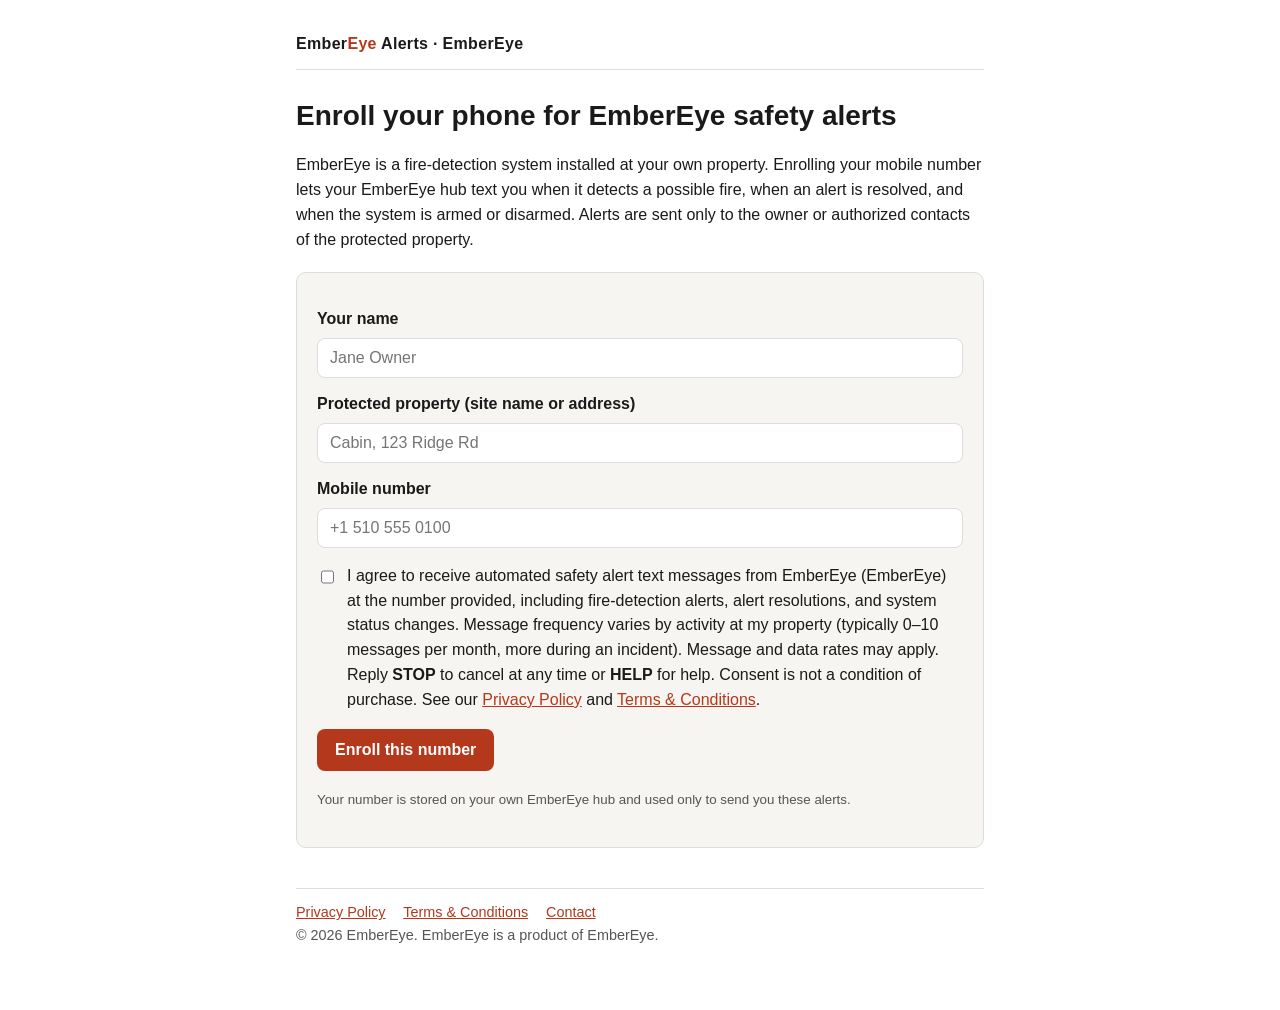
==== index.html @ 979c911f "EmberEye Alerts SMS program pages Co-Authored-By: Claude Fable 5.1 <noreply@anthropic.com>" ====
<!doctype html>
<html lang="en">
<head>
<meta charset="utf-8">
<meta name="viewport" content="width=device-width,initial-scale=1">
<title>EmberEye Alerts — SMS enrollment</title>
<link rel="stylesheet" href="style.css">
</head>
<body>
<main>
<header><div class="brand">Ember<span>Eye</span> Alerts · EmberEye</div></header>

<h1>Enroll your phone for EmberEye safety alerts</h1>
<p>EmberEye is a fire-detection system installed at your own property. Enrolling your mobile number lets your EmberEye hub text you when it detects a possible fire, when an alert is resolved, and when the system is armed or disarmed. Alerts are sent only to the owner or authorized contacts of the protected property.</p>

<form id="optin" class="card" onsubmit="return submitForm(event)">
  <label for="name">Your name</label>
  <input id="name" type="text" required autocomplete="name" placeholder="Jane Owner">

  <label for="site">Protected property (site name or address)</label>
  <input id="site" type="text" required placeholder="Cabin, 123 Ridge Rd">

  <label for="phone">Mobile number</label>
  <input id="phone" type="tel" required autocomplete="tel" placeholder="+1 510 555 0100" pattern="^\+?[0-9 ()\-]{10,20}$">

  <label class="consent"><input id="consent" type="checkbox" required>
    <span>I agree to receive automated safety alert text messages from EmberEye (EmberEye) at the number provided, including fire-detection alerts, alert resolutions, and system status changes. Message frequency varies by activity at my property (typically 0–10 messages per month, more during an incident). Message and data rates may apply. Reply <strong>STOP</strong> to cancel at any time or <strong>HELP</strong> for help. Consent is not a condition of purchase. See our <a href="privacy.html">Privacy Policy</a> and <a href="terms.html">Terms &amp; Conditions</a>.</span>
  </label>

  <button type="submit">Enroll this number</button>
  <p class="muted"><small>Your number is stored on your own EmberEye hub and used only to send you these alerts.</small></p>
</form>

<div id="done" class="card hidden">
  <h2>You're enrolled</h2>
  <p>Thanks, <span id="done-name"></span>. We've recorded <strong id="done-phone"></strong> for alerts from the EmberEye system at <span class="done-site"></span>.</p>
  <p>You will receive a confirmation text shortly:</p>
  <p class="card"><em>EmberEye Alerts: You're enrolled for safety alerts from your EmberEye system at <span class="done-site"></span>. Msg frequency varies. Msg &amp; data rates may apply. Reply HELP for help, STOP to cancel.</em></p>
  <p class="muted"><small>Didn't get it within a few minutes? Check that the number is correct, then contact <a href="mailto:conormccaulley@gmail.com">conormccaulley@gmail.com</a>.</small></p>
</div>

<footer>
  <a href="privacy.html">Privacy Policy</a>
  <a href="terms.html">Terms &amp; Conditions</a>
  <a href="mailto:conormccaulley@gmail.com">Contact</a>
  <div>© 2026 EmberEye. EmberEye is a product of EmberEye.</div>
</footer>
</main>
<script>
function submitForm(e){
  e.preventDefault();
  document.getElementById('done-name').textContent=document.getElementById('name').value;
  document.getElementById('done-phone').textContent=document.getElementById('phone').value;
  document.querySelectorAll('.done-site').forEach(function(el){el.textContent=document.getElementById('site').value;});
  document.getElementById('optin').classList.add('hidden');
  document.getElementById('done').classList.remove('hidden');
  window.scrollTo(0,0);
  return false;
}
</script>
</body>
</html>
---- style.css ----
:root{--bg:#fff;--fg:#1a1a1a;--muted:#555;--line:#ddd;--accent:#b4381b;--card:#f7f5f2}
@media (prefers-color-scheme:dark){:root{--bg:#141414;--fg:#eee;--muted:#aaa;--line:#333;--accent:#ff7a4d;--card:#1e1e1e}}
*{box-sizing:border-box}body{margin:0;background:var(--bg);color:var(--fg);font:16px/1.55 -apple-system,BlinkMacSystemFont,"Segoe UI",Helvetica,Arial,sans-serif}
main{max-width:720px;margin:0 auto;padding:32px 16px 64px}
header{border-bottom:1px solid var(--line);padding-bottom:12px;margin-bottom:24px}
header .brand{font-weight:700;letter-spacing:.02em}header .brand span{color:var(--accent)}
h1{font-size:1.75rem;margin:.2em 0}h2{font-size:1.2rem;margin-top:1.6em}
p,li{color:var(--fg)}small,.muted{color:var(--muted)}
a{color:var(--accent)}
.card{background:var(--card);border:1px solid var(--line);border-radius:10px;padding:20px;margin:20px 0}
label{display:block;margin:14px 0 6px;font-weight:600}
input[type=text],input[type=tel]{width:100%;padding:10px 12px;font-size:1rem;border:1px solid var(--line);border-radius:8px;background:var(--bg);color:var(--fg)}
.consent{display:flex;gap:10px;align-items:flex-start;margin:16px 0;font-weight:400}
.consent input{margin-top:4px;width:18px;height:18px}
button{background:var(--accent);color:#fff;border:0;border-radius:8px;padding:12px 18px;font-size:1rem;font-weight:600;cursor:pointer}
button:disabled{opacity:.5;cursor:not-allowed}
footer{margin-top:40px;border-top:1px solid var(--line);padding-top:12px;font-size:.9rem;color:var(--muted)}
footer a{margin-right:14px}
.hidden{display:none}
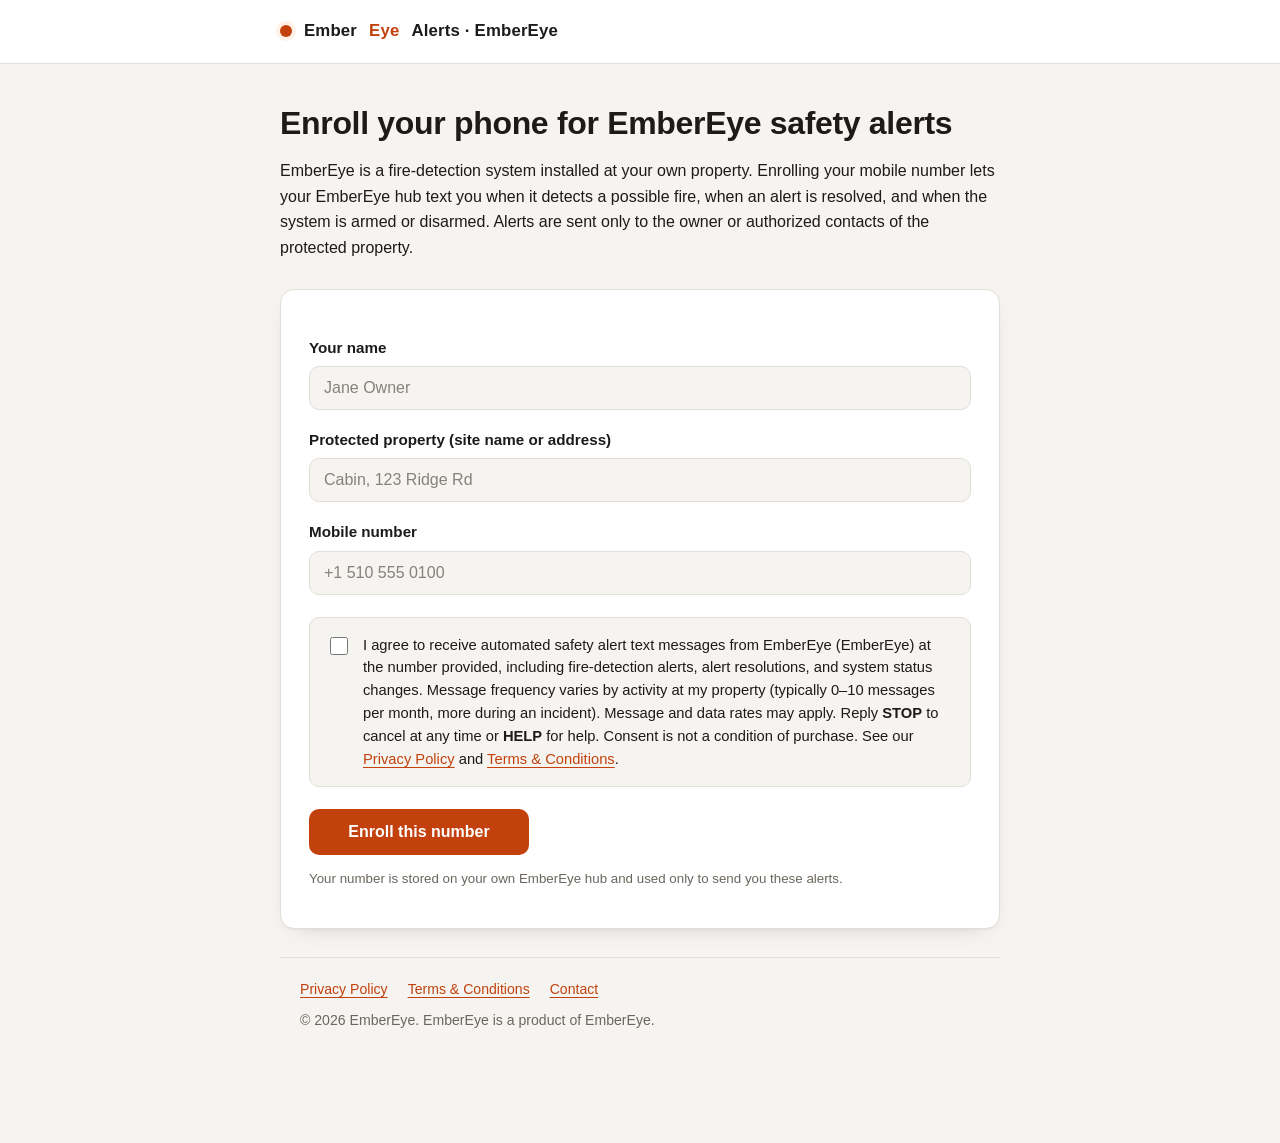
==== commit 1c11db27: "Cleaner styling: header band, card, form focus states Co-Authored-By: Claude Fable 5.1 <noreply@anth" ====
--- a/index.html
+++ b/index.html
@@ -7,8 +7,8 @@
 <link rel="stylesheet" href="style.css">
 </head>
 <body>
+<header><div class="brand">Ember<span>Eye</span> Alerts · EmberEye</div></header>
 <main>
-<header><div class="brand">Ember<span>Eye</span> Alerts · EmberEye</div></header>
 
 <h1>Enroll your phone for EmberEye safety alerts</h1>
 <p>EmberEye is a fire-detection system installed at your own property. Enrolling your mobile number lets your EmberEye hub text you when it detects a possible fire, when an alert is resolved, and when the system is armed or disarmed. Alerts are sent only to the owner or authorized contacts of the protected property.</p>
--- a/style.css
+++ b/style.css
@@ -1,19 +1,55 @@
-:root{--bg:#fff;--fg:#1a1a1a;--muted:#555;--line:#ddd;--accent:#b4381b;--card:#f7f5f2}
-@media (prefers-color-scheme:dark){:root{--bg:#141414;--fg:#eee;--muted:#aaa;--line:#333;--accent:#ff7a4d;--card:#1e1e1e}}
-*{box-sizing:border-box}body{margin:0;background:var(--bg);color:var(--fg);font:16px/1.55 -apple-system,BlinkMacSystemFont,"Segoe UI",Helvetica,Arial,sans-serif}
-main{max-width:720px;margin:0 auto;padding:32px 16px 64px}
-header{border-bottom:1px solid var(--line);padding-bottom:12px;margin-bottom:24px}
-header .brand{font-weight:700;letter-spacing:.02em}header .brand span{color:var(--accent)}
-h1{font-size:1.75rem;margin:.2em 0}h2{font-size:1.2rem;margin-top:1.6em}
-p,li{color:var(--fg)}small,.muted{color:var(--muted)}
-a{color:var(--accent)}
-.card{background:var(--card);border:1px solid var(--line);border-radius:10px;padding:20px;margin:20px 0}
-label{display:block;margin:14px 0 6px;font-weight:600}
-input[type=text],input[type=tel]{width:100%;padding:10px 12px;font-size:1rem;border:1px solid var(--line);border-radius:8px;background:var(--bg);color:var(--fg)}
-.consent{display:flex;gap:10px;align-items:flex-start;margin:16px 0;font-weight:400}
-.consent input{margin-top:4px;width:18px;height:18px}
-button{background:var(--accent);color:#fff;border:0;border-radius:8px;padding:12px 18px;font-size:1rem;font-weight:600;cursor:pointer}
+:root{
+  --bg:#f6f4f0;--surface:#ffffff;--fg:#1c1b19;--muted:#6b665e;--line:#e3dfd8;
+  --accent:#c2410c;--accent-dark:#9a3412;--accent-soft:#fff1e8;--focus:rgba(194,65,12,.25);
+}
+@media (prefers-color-scheme:dark){:root{
+  --bg:#121110;--surface:#1b1a18;--fg:#f1efea;--muted:#a39d93;--line:#2e2b27;
+  --accent:#fb923c;--accent-dark:#f97316;--accent-soft:#2a1d14;--focus:rgba(251,146,60,.3);
+}}
+*{box-sizing:border-box}
+html{-webkit-text-size-adjust:100%}
+body{margin:0;background:var(--bg);color:var(--fg);
+  font:16px/1.6 -apple-system,BlinkMacSystemFont,"Segoe UI",Inter,Roboto,Helvetica,Arial,sans-serif}
+
+/* top band */
+header{background:var(--surface);border-bottom:1px solid var(--line)}
+header .brand{max-width:760px;margin:0 auto;padding:18px 20px;display:flex;align-items:center;gap:12px;
+  font-weight:700;font-size:1.05rem;letter-spacing:.01em}
+header .brand::before{content:"";width:12px;height:12px;border-radius:50%;background:var(--accent);
+  box-shadow:0 0 0 4px var(--accent-soft)}
+header .brand span{color:var(--accent)}
+
+main{max-width:760px;margin:0 auto;padding:40px 20px 72px}
+h1{font-size:2rem;line-height:1.2;letter-spacing:-.01em;margin:0 0 .5em}
+h2{font-size:1.15rem;margin:2em 0 .5em;letter-spacing:.01em}
+p{margin:.6em 0}
+.muted,small{color:var(--muted)}
+a{color:var(--accent);text-decoration-thickness:1px;text-underline-offset:3px}
+a:hover{color:var(--accent-dark)}
+ol,ul{padding-left:1.3em}li{margin:.4em 0}
+li strong{color:var(--fg)}
+
+.card{background:var(--surface);border:1px solid var(--line);border-radius:14px;padding:28px;margin:28px 0;
+  box-shadow:0 1px 2px rgba(0,0,0,.04),0 8px 24px -16px rgba(0,0,0,.25)}
+.card .card{box-shadow:none;background:var(--accent-soft);border-color:transparent;padding:16px 18px;margin:16px 0}
+
+label{display:block;margin:18px 0 6px;font-weight:600;font-size:.95rem}
+input[type=text],input[type=tel]{width:100%;padding:12px 14px;font-size:1rem;border:1px solid var(--line);
+  border-radius:10px;background:var(--bg);color:var(--fg);transition:border-color .15s,box-shadow .15s}
+input:focus{outline:none;border-color:var(--accent);box-shadow:0 0 0 4px var(--focus);background:var(--surface)}
+input::placeholder{color:var(--muted);opacity:.8}
+
+.consent{display:flex;gap:12px;align-items:flex-start;margin:22px 0;padding:16px;border:1px solid var(--line);
+  border-radius:10px;background:var(--bg);font-weight:400;font-size:.92rem;line-height:1.55}
+.consent input{margin-top:3px;width:18px;height:18px;flex:none;accent-color:var(--accent)}
+
+button{background:var(--accent);color:#fff;border:0;border-radius:10px;padding:14px 22px;font-size:1rem;
+  font-weight:600;cursor:pointer;width:100%;transition:background .15s,transform .05s}
+button:hover{background:var(--accent-dark)}button:active{transform:translateY(1px)}
 button:disabled{opacity:.5;cursor:not-allowed}
-footer{margin-top:40px;border-top:1px solid var(--line);padding-top:12px;font-size:.9rem;color:var(--muted)}
-footer a{margin-right:14px}
+@media(min-width:560px){button{width:auto;min-width:220px}}
+
+footer{max-width:760px;margin:0 auto;padding:20px 20px 40px;border-top:1px solid var(--line);
+  font-size:.88rem;color:var(--muted);display:flex;flex-wrap:wrap;gap:8px 20px}
+footer div{flex-basis:100%}
 .hidden{display:none}
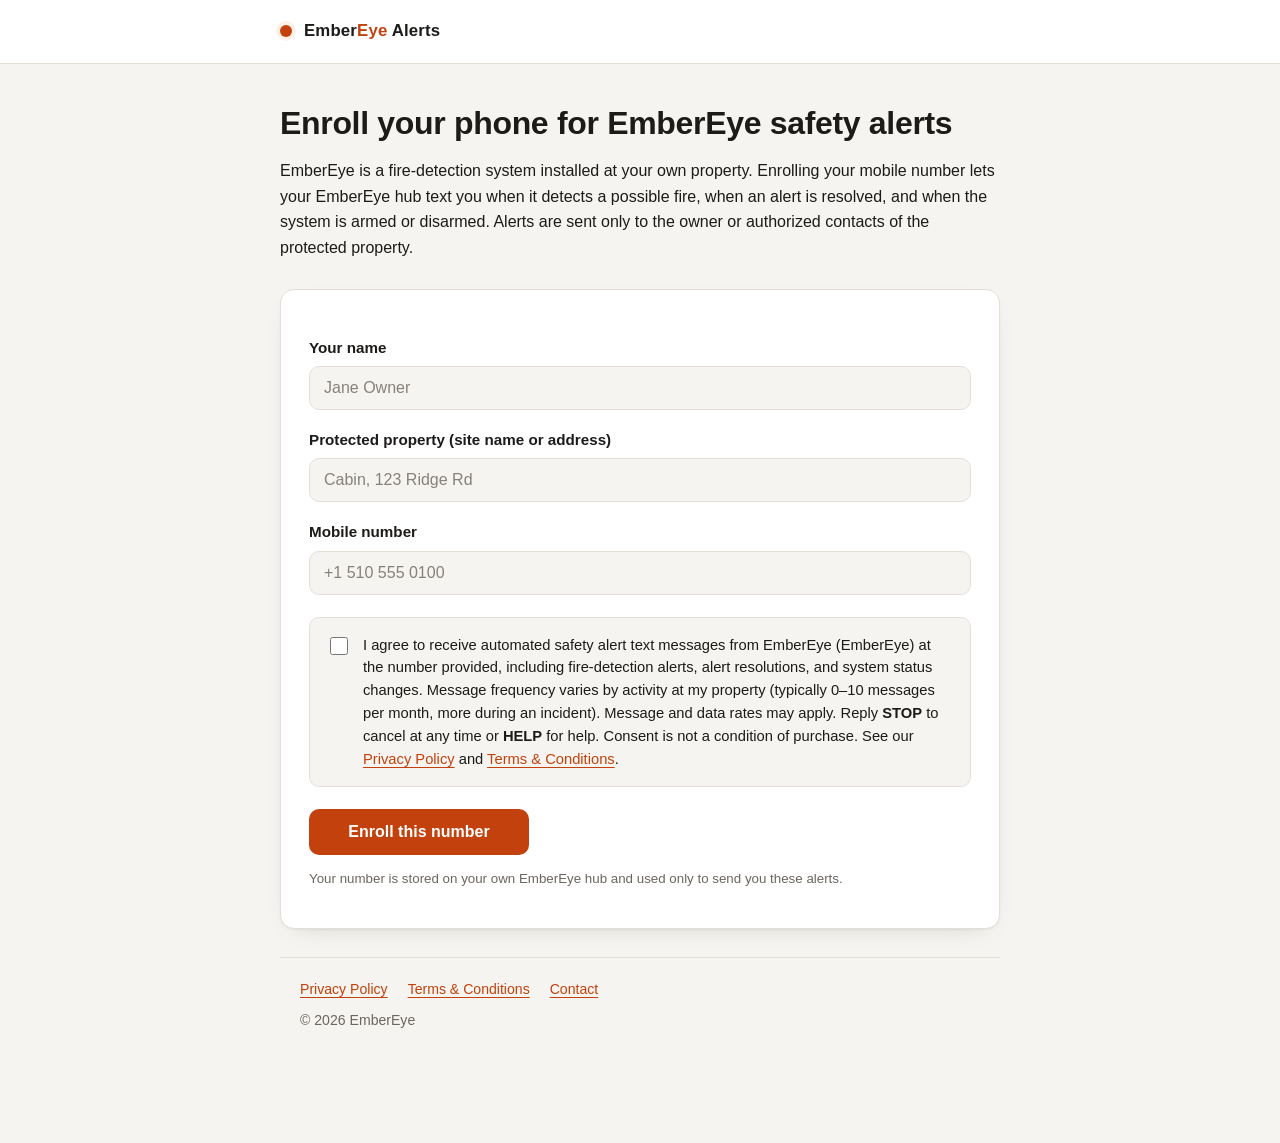
==== commit 0b540183: "Header wordmark and footer wording Co-Authored-By: Claude Fable 5.1 <noreply@anthropic.com>" ====
--- a/index.html
+++ b/index.html
@@ -7,7 +7,7 @@
 <link rel="stylesheet" href="style.css">
 </head>
 <body>
-<header><div class="brand">Ember<span>Eye</span> Alerts · EmberEye</div></header>
+<header><div class="brand"><b>Ember<span>Eye</span> Alerts</b></div></header>
 <main>
 
 <h1>Enroll your phone for EmberEye safety alerts</h1>
@@ -43,7 +43,7 @@
   <a href="privacy.html">Privacy Policy</a>
   <a href="terms.html">Terms &amp; Conditions</a>
   <a href="mailto:conormccaulley@gmail.com">Contact</a>
-  <div>© 2026 EmberEye. EmberEye is a product of EmberEye.</div>
+  <div>© 2026 EmberEye</div>
 </footer>
 </main>
 <script>
--- a/style.css
+++ b/style.css
@@ -17,7 +17,7 @@
   font-weight:700;font-size:1.05rem;letter-spacing:.01em}
 header .brand::before{content:"";width:12px;height:12px;border-radius:50%;background:var(--accent);
   box-shadow:0 0 0 4px var(--accent-soft)}
-header .brand span{color:var(--accent)}
+header .brand b{font-weight:700}header .brand span{color:var(--accent)}
 
 main{max-width:760px;margin:0 auto;padding:40px 20px 72px}
 h1{font-size:2rem;line-height:1.2;letter-spacing:-.01em;margin:0 0 .5em}
